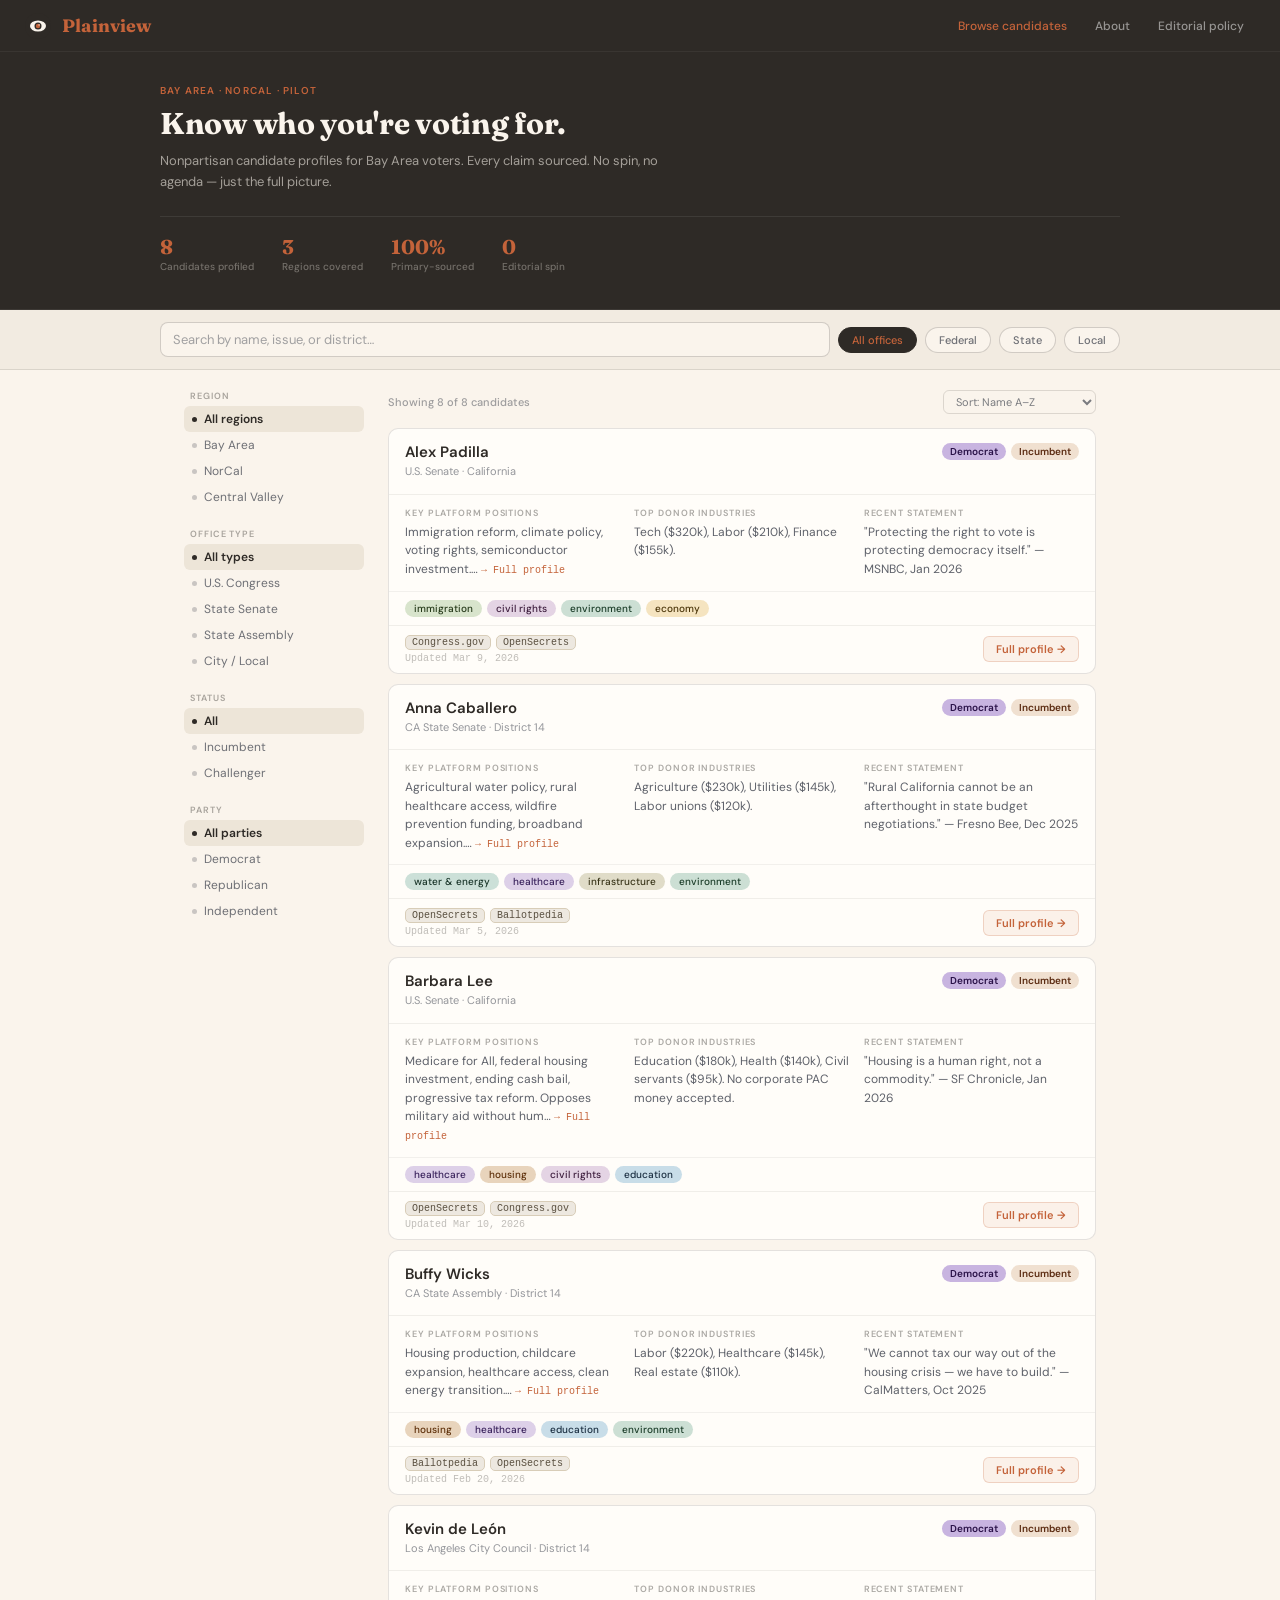
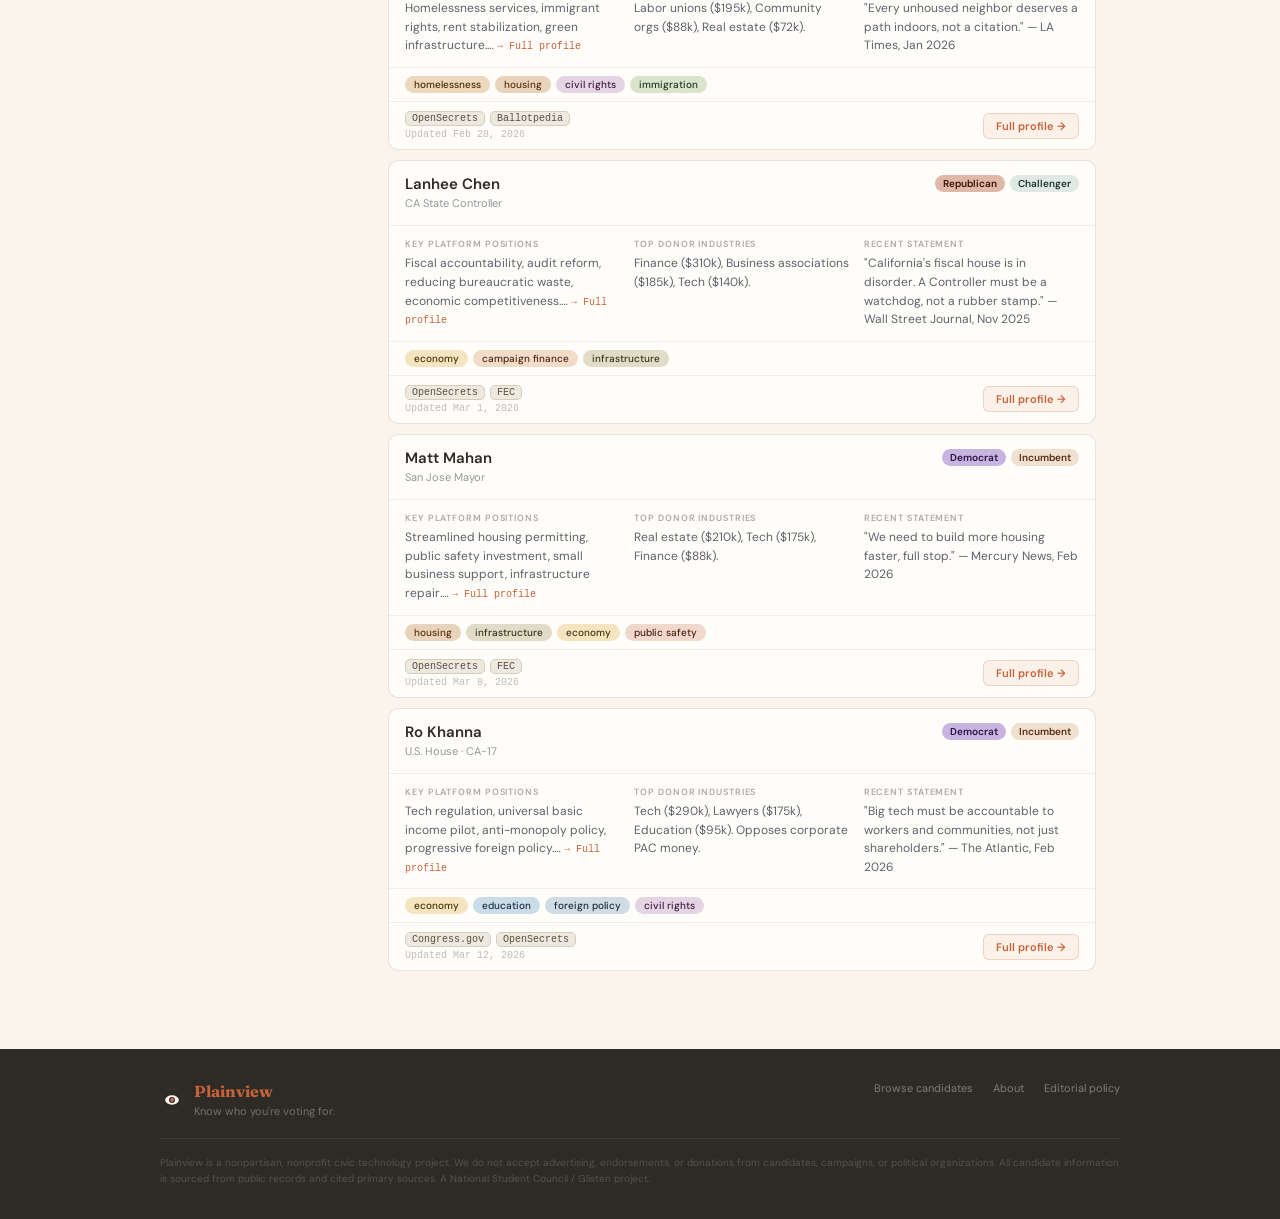
==== index.html @ 10197a08 "Add files via upload" ====
<!DOCTYPE html>
<html lang="en">
<head>
<meta charset="UTF-8">
<meta name="viewport" content="width=device-width, initial-scale=1.0">
<title>Plainview — Know who you're voting for</title>
<meta name="description" content="Nonpartisan candidate profiles for Bay Area voters. Every claim sourced. No spin, no agenda — just the full picture.">
<link rel="preconnect" href="https://fonts.googleapis.com">
<link href="https://fonts.googleapis.com/css2?family=Fraunces:opsz,wght@9..144,700&family=DM+Sans:wght@400;500;600&display=swap" rel="stylesheet">
<link rel="stylesheet" href="shared.css">
<style>

/* ── HERO ── */
.hero {
  background: var(--char);
  padding: 32px 24px 36px;
  border-bottom: 1px solid rgba(255,255,255,0.07);
}
.hero-inner {
  max-width: 960px;
  margin: 0 auto;
}
.hero-tag {
  font-size: 10px;
  font-weight: 600;
  letter-spacing: 0.12em;
  text-transform: uppercase;
  color: var(--terra);
  margin-bottom: 10px;
}
.hero-h {
  font-family: var(--font-d);
  font-size: 30px;
  color: #FAF4EC;
  font-weight: 700;
  line-height: 1.15;
  letter-spacing: -0.01em;
  margin-bottom: 8px;
}
.hero-sub {
  font-size: 13px;
  color: rgba(250,244,236,0.58);
  line-height: 1.65;
  max-width: 500px;
}
.hero-stats {
  display: flex;
  gap: 28px;
  margin-top: 24px;
  padding-top: 20px;
  border-top: 0.5px solid rgba(255,255,255,0.08);
  flex-wrap: wrap;
}
.stat-item {}
.stat-num {
  font-family: var(--font-d);
  font-size: 20px;
  color: var(--terra);
  font-weight: 700;
  line-height: 1;
}
.stat-label {
  font-size: 10px;
  color: rgba(250,244,236,0.35);
  margin-top: 3px;
  font-weight: 500;
}

/* ── SEARCH BAR ── */
.search-wrap {
  background: var(--sand2);
  border-bottom: 1px solid rgba(46,42,38,0.12);
  padding: 12px 24px;
  position: sticky;
  top: 52px;
  z-index: 90;
}
.search-inner {
  max-width: 960px;
  margin: 0 auto;
  display: flex;
  align-items: center;
  gap: 8px;
  flex-wrap: wrap;
}
.search-box {
  flex: 1;
  min-width: 180px;
  background: var(--cream);
  border: 0.5px solid rgba(46,42,38,0.2);
  border-radius: 8px;
  padding: 8px 12px;
  font-size: 13px;
  font-family: var(--font-b);
  color: var(--ink);
  transition: border-color .15s;
}
.search-box::placeholder { color: rgba(17,24,39,0.38); }
.search-box:focus { outline: none; border-color: var(--terra); }

.pill {
  background: var(--cream);
  border: 0.5px solid rgba(46,42,38,0.2);
  border-radius: 99px;
  padding: 5px 13px;
  font-size: 11px;
  font-weight: 500;
  color: rgba(17,24,39,0.6);
  cursor: pointer;
  transition: all .15s;
  white-space: nowrap;
  user-select: none;
}
.pill.active { background: var(--char); color: var(--terra); border-color: var(--char); }
.pill:hover:not(.active) { background: var(--sand); border-color: rgba(46,42,38,0.3); }

/* ── LAYOUT ── */
.layout {
  display: flex;
  max-width: 960px;
  margin: 0 auto;
  min-height: calc(100vh - 240px);
  padding: 0 24px;
  gap: 24px;
}

/* ── SIDEBAR ── */
.sidebar {
  width: 180px;
  flex-shrink: 0;
  padding: 20px 0;
}

.sb-label {
  font-size: 9px;
  font-weight: 600;
  letter-spacing: 0.1em;
  text-transform: uppercase;
  color: rgba(46,42,38,0.4);
  margin-bottom: 4px;
  margin-top: 18px;
  padding: 0 6px;
}
.sb-label:first-child { margin-top: 0; }

.sb-item {
  font-size: 12px;
  color: rgba(17,24,39,0.6);
  padding: 5px 8px;
  border-radius: 6px;
  cursor: pointer;
  transition: all .15s;
  display: flex;
  align-items: center;
  gap: 7px;
  user-select: none;
}
.sb-item:hover { background: rgba(46,42,38,0.06); color: var(--ink); }
.sb-item.active { background: #EDE5D8; color: var(--char); font-weight: 600; }
.sb-dot {
  width: 5px; height: 5px;
  border-radius: 50%;
  background: currentColor;
  flex-shrink: 0;
  opacity: 0.35;
}
.sb-item.active .sb-dot { opacity: 1; }

/* Mobile sidebar toggle */
.sidebar-toggle {
  display: none;
  width: 100%;
  background: var(--cream);
  border: 0.5px solid rgba(46,42,38,0.18);
  border-radius: 8px;
  padding: 9px 14px;
  font-size: 12px;
  font-weight: 500;
  color: rgba(17,24,39,0.65);
  font-family: var(--font-b);
  cursor: pointer;
  text-align: left;
  margin: 16px 0 0;
  justify-content: space-between;
  align-items: center;
}
.sidebar-toggle-arrow { font-size: 10px; }
.sidebar-drawer { display: flex; flex-direction: column; }

/* ── MAIN ── */
.main { flex: 1; padding: 20px 0; min-width: 0; }

.results-bar {
  display: flex;
  align-items: center;
  justify-content: space-between;
  margin-bottom: 14px;
}
.results-count {
  font-size: 11px;
  color: rgba(17,24,39,0.4);
  font-weight: 500;
}
.sort-select {
  font-size: 11px;
  color: rgba(17,24,39,0.55);
  background: transparent;
  border: 0.5px solid rgba(46,42,38,0.15);
  border-radius: 6px;
  padding: 3px 8px;
  font-family: var(--font-b);
  cursor: pointer;
}

/* ── CANDIDATE CARD ── */
.card {
  background: #FFFDF9;
  border: 0.5px solid rgba(46,42,38,0.13);
  border-radius: 10px;
  margin-bottom: 10px;
  overflow: hidden;
  transition: border-color .15s, box-shadow .15s;
}
.card:hover {
  border-color: rgba(196,99,58,0.28);
  box-shadow: 0 2px 12px rgba(46,42,38,0.06);
}

.card-head {
  padding: 14px 16px;
  display: flex;
  align-items: flex-start;
  justify-content: space-between;
  gap: 12px;
  border-bottom: 0.5px solid rgba(46,42,38,0.07);
}
.card-name {
  font-size: 15px;
  font-weight: 600;
  color: var(--char);
  font-family: var(--font-b);
  line-height: 1.2;
}
.card-office {
  font-size: 11px;
  color: rgba(17,24,39,0.45);
  margin-top: 3px;
  line-height: 1.4;
}
.badges {
  display: flex;
  gap: 5px;
  flex-wrap: wrap;
  flex-shrink: 0;
  align-items: flex-start;
}
.badge {
  font-size: 10px;
  font-weight: 600;
  padding: 2px 8px;
  border-radius: 99px;
  white-space: nowrap;
}
.b-dem  { background: #C8B4E0; color: #2A1248; }
.b-rep  { background: #E0B8A8; color: #3C1008; }
.b-ind  { background: #B4D4C0; color: #143820; }
.b-inc  { background: #F0E0D0; color: #5A2A10; }
.b-chl  { background: #E0E8E4; color: #1E3430; }
.b-open { background: #E8E4DC; color: #3A3428; }

.card-body {
  padding: 12px 16px;
  display: grid;
  grid-template-columns: repeat(3, minmax(0, 1fr));
  gap: 14px;
}
.col-label {
  font-size: 9px;
  font-weight: 600;
  letter-spacing: 0.1em;
  text-transform: uppercase;
  color: rgba(46,42,38,0.4);
  margin-bottom: 4px;
}
.col-text {
  font-size: 12px;
  color: rgba(17,24,39,0.68);
  line-height: 1.55;
}
.col-link {
  font-size: 10px;
  color: var(--terra);
  text-decoration: none;
  font-weight: 500;
  font-family: var(--font-m);
  cursor: pointer;
}
.col-link:hover { text-decoration: underline; }

.card-tags {
  padding: 8px 16px;
  display: flex;
  gap: 5px;
  flex-wrap: wrap;
  border-top: 0.5px solid rgba(46,42,38,0.06);
}
.tag {
  font-size: 10px;
  font-weight: 500;
  padding: 2px 9px;
  border-radius: 99px;
}

.card-foot {
  padding: 9px 16px;
  border-top: 0.5px solid rgba(46,42,38,0.07);
  display: flex;
  align-items: center;
  justify-content: space-between;
  gap: 12px;
}
.src-tags { display: flex; gap: 5px; flex-wrap: wrap; }
.src-tag {
  font-size: 10px;
  font-family: var(--font-m);
  background: #EDE8E0;
  color: #5A5040;
  border: 0.5px solid #D8CDB8;
  border-radius: 5px;
  padding: 1px 6px;
}
.updated {
  font-size: 10px;
  color: rgba(46,42,38,0.3);
  font-family: var(--font-m);
  margin-top: 3px;
}
.view-btn {
  font-size: 11px;
  font-weight: 600;
  color: var(--terra);
  background: rgba(196,99,58,0.08);
  border: 0.5px solid rgba(196,99,58,0.22);
  border-radius: 6px;
  padding: 5px 12px;
  cursor: pointer;
  font-family: var(--font-b);
  transition: all .15s;
  white-space: nowrap;
  flex-shrink: 0;
}
.view-btn:hover { background: rgba(196,99,58,0.16); }

.no-results {
  text-align: center;
  padding: 60px 20px;
  color: rgba(46,42,38,0.38);
  font-size: 14px;
  line-height: 1.7;
}

/* ── MODAL ── */
.modal-backdrop {
  display: none;
  position: fixed;
  inset: 0;
  background: rgba(46,42,38,0.5);
  z-index: 200;
  overflow-y: auto;
  padding: 32px 16px;
  -webkit-overflow-scrolling: touch;
}
.modal-backdrop.open { display: flex; align-items: flex-start; justify-content: center; }

.modal {
  background: var(--cream);
  border-radius: 14px;
  border: 0.5px solid rgba(46,42,38,0.14);
  max-width: 660px;
  width: 100%;
  overflow: hidden;
  animation: modalIn .18s ease;
}
@keyframes modalIn {
  from { opacity: 0; transform: translateY(8px); }
  to   { opacity: 1; transform: translateY(0); }
}

.modal-head {
  background: var(--char);
  padding: 20px 22px;
  display: flex;
  align-items: flex-start;
  justify-content: space-between;
  gap: 12px;
}
.modal-name {
  font-family: var(--font-d);
  font-size: 22px;
  color: var(--cream);
  font-weight: 700;
  line-height: 1.15;
}
.modal-office { font-size: 12px; color: rgba(250,244,236,0.5); margin-top: 4px; }
.modal-close {
  background: rgba(255,255,255,0.1);
  border: none;
  color: rgba(250,244,236,0.65);
  font-size: 16px;
  cursor: pointer;
  border-radius: 6px;
  width: 30px; height: 30px;
  display: flex; align-items: center; justify-content: center;
  flex-shrink: 0;
  transition: background .15s;
}
.modal-close:hover { background: rgba(255,255,255,0.18); color: #FAF4EC; }

.modal-body { padding: 20px 22px; }

.m-section { margin-bottom: 20px; }
.m-section:last-child { margin-bottom: 0; }
.m-section-title {
  font-size: 9px;
  font-weight: 600;
  letter-spacing: 0.1em;
  text-transform: uppercase;
  color: rgba(46,42,38,0.4);
  margin-bottom: 8px;
  padding-bottom: 6px;
  border-bottom: 0.5px solid rgba(46,42,38,0.1);
}
.m-text { font-size: 13px; color: rgba(17,24,39,0.72); line-height: 1.7; }

.m-finance {
  display: grid;
  grid-template-columns: repeat(3, 1fr);
  gap: 8px;
  margin-top: 8px;
}
.fin-card {
  background: #F5EFE6;
  border-radius: 8px;
  padding: 10px;
  text-align: center;
}
.fin-amt { font-size: 15px; font-weight: 600; color: var(--char); }
.fin-src { font-size: 10px; color: rgba(46,42,38,0.45); margin-top: 2px; font-family: var(--font-m); }

.m-stances { display: flex; flex-direction: column; gap: 8px; margin-top: 4px; }
.m-stance {
  display: flex;
  gap: 10px;
  font-size: 12px;
  line-height: 1.6;
}
.m-stance-key {
  color: rgba(46,42,38,0.45);
  font-weight: 600;
  min-width: 110px;
  flex-shrink: 0;
  padding-top: 1px;
}
.m-stance-val { color: var(--ink); }
.m-tags { display: flex; gap: 5px; flex-wrap: wrap; margin-top: 8px; }

.modal-source-note {
  font-size: 10px;
  color: rgba(46,42,38,0.35);
  font-family: var(--font-m);
  margin-top: 8px;
}

/* ── RESPONSIVE ── */
@media (max-width: 640px) {
  .hero-h { font-size: 24px; }
  .hero-stats { gap: 18px; }

  .layout { flex-direction: column; gap: 0; padding: 0 16px; }

  .sidebar { width: 100%; padding: 0; }
  .sidebar-toggle { display: flex; }
  .sidebar-drawer { display: none; }
  .sidebar-drawer.open { display: flex; flex-direction: column; padding: 8px 0 12px; gap: 2px; }

  .card-body {
    grid-template-columns: 1fr;
    gap: 10px;
  }

  .m-finance { grid-template-columns: repeat(3, 1fr); }

  .m-stance { flex-direction: column; gap: 2px; }
  .m-stance-key { min-width: unset; }

  .search-wrap { top: 52px; }
}

@media (max-width: 400px) {
  .m-finance { grid-template-columns: 1fr 1fr; }
}
</style>
</head>
<body>

<!-- NAV -->
<nav class="nav">
  <div class="nav-left">
    <a class="nav-logo-link" href="index.html">
      <svg class="eye-mark" viewBox="0 0 28 28" fill="none">
        <circle cx="14" cy="14" r="13" fill="#2E2A26"/>
        <ellipse cx="14" cy="14" rx="8" ry="5.5" fill="#FAF4EC"/>
        <circle cx="14" cy="14" r="3.5" fill="#2E2A26"/>
        <circle cx="14" cy="14" r="2.2" fill="#C4633A"/>
        <circle cx="15.1" cy="12.9" r="0.7" fill="#FAF4EC"/>
      </svg>
      <span class="wordmark">Plainview</span>
    </a>
  </div>
  <div class="nav-links">
    <a href="index.html" class="active">Browse candidates</a>
    <a href="about.html">About</a>
    <a href="editorial-policy.html">Editorial policy</a>
  </div>
  <button class="nav-toggle" onclick="toggleNavDrawer()" aria-label="Menu">
    <span></span><span></span><span></span>
  </button>
</nav>

<!-- MOBILE NAV DRAWER -->
<div class="nav-drawer" id="navDrawer">
  <a href="index.html" class="active">Browse candidates</a>
  <a href="about.html">About</a>
  <a href="editorial-policy.html">Editorial policy</a>
</div>

<!-- HERO -->
<div class="hero">
  <div class="hero-inner">
    <div class="hero-tag">Bay Area · NorCal · Pilot</div>
    <div class="hero-h">Know who you're voting for.</div>
    <div class="hero-sub">Nonpartisan candidate profiles for Bay Area voters. Every claim sourced. No spin, no agenda — just the full picture.</div>
    <div class="hero-stats">
      <div class="stat-item">
        <div class="stat-num" id="statCandidates">8</div>
        <div class="stat-label">Candidates profiled</div>
      </div>
      <div class="stat-item">
        <div class="stat-num">3</div>
        <div class="stat-label">Regions covered</div>
      </div>
      <div class="stat-item">
        <div class="stat-num">100%</div>
        <div class="stat-label">Primary-sourced</div>
      </div>
      <div class="stat-item">
        <div class="stat-num">0</div>
        <div class="stat-label">Editorial spin</div>
      </div>
    </div>
  </div>
</div>

<!-- SEARCH BAR -->
<div class="search-wrap">
  <div class="search-inner">
    <input class="search-box" id="searchInput" type="text" placeholder="Search by name, issue, or district…" autocomplete="off">
    <div class="pill active" data-office="all" onclick="setOffice(this,'all')">All offices</div>
    <div class="pill" data-office="federal" onclick="setOffice(this,'federal')">Federal</div>
    <div class="pill" data-office="state" onclick="setOffice(this,'state')">State</div>
    <div class="pill" data-office="local" onclick="setOffice(this,'local')">Local</div>
  </div>
</div>

<!-- BODY -->
<div class="layout">

  <!-- SIDEBAR -->
  <aside class="sidebar">
    <!-- Mobile toggle -->
    <button class="sidebar-toggle" onclick="toggleSidebar()">
      <span>Filter candidates</span>
      <span class="sidebar-toggle-arrow" id="sidebarArrow">▾</span>
    </button>

    <div class="sidebar-drawer" id="sidebarDrawer">
      <div class="sb-label">Region</div>
      <div class="sb-item active" data-region="all"     onclick="setSb(this,'region','all')"><span class="sb-dot"></span>All regions</div>
      <div class="sb-item"        data-region="bay"     onclick="setSb(this,'region','bay')"><span class="sb-dot"></span>Bay Area</div>
      <div class="sb-item"        data-region="norcal"  onclick="setSb(this,'region','norcal')"><span class="sb-dot"></span>NorCal</div>
      <div class="sb-item"        data-region="central" onclick="setSb(this,'region','central')"><span class="sb-dot"></span>Central Valley</div>

      <div class="sb-label">Office type</div>
      <div class="sb-item active" data-officetype="all"      onclick="setSb(this,'officetype','all')"><span class="sb-dot"></span>All types</div>
      <div class="sb-item"        data-officetype="congress" onclick="setSb(this,'officetype','congress')"><span class="sb-dot"></span>U.S. Congress</div>
      <div class="sb-item"        data-officetype="senate"   onclick="setSb(this,'officetype','senate')"><span class="sb-dot"></span>State Senate</div>
      <div class="sb-item"        data-officetype="assembly" onclick="setSb(this,'officetype','assembly')"><span class="sb-dot"></span>State Assembly</div>
      <div class="sb-item"        data-officetype="local"    onclick="setSb(this,'officetype','local')"><span class="sb-dot"></span>City / Local</div>

      <div class="sb-label">Status</div>
      <div class="sb-item active" data-status="all"        onclick="setSb(this,'status','all')"><span class="sb-dot"></span>All</div>
      <div class="sb-item"        data-status="incumbent"  onclick="setSb(this,'status','incumbent')"><span class="sb-dot"></span>Incumbent</div>
      <div class="sb-item"        data-status="challenger" onclick="setSb(this,'status','challenger')"><span class="sb-dot"></span>Challenger</div>

      <div class="sb-label">Party</div>
      <div class="sb-item active" data-party="all" onclick="setSb(this,'party','all')"><span class="sb-dot"></span>All parties</div>
      <div class="sb-item"        data-party="dem" onclick="setSb(this,'party','dem')"><span class="sb-dot"></span>Democrat</div>
      <div class="sb-item"        data-party="rep" onclick="setSb(this,'party','rep')"><span class="sb-dot"></span>Republican</div>
      <div class="sb-item"        data-party="ind" onclick="setSb(this,'party','ind')"><span class="sb-dot"></span>Independent</div>
    </div>
  </aside>

  <!-- MAIN CONTENT -->
  <main class="main">
    <div class="results-bar">
      <span class="results-count" id="resultsCount"></span>
      <select class="sort-select" id="sortSelect" onchange="render()">
        <option value="name">Sort: Name A–Z</option>
        <option value="office">Sort: Office</option>
        <option value="updated">Sort: Recently updated</option>
      </select>
    </div>
    <div id="cardList"></div>
  </main>
</div>

<!-- MODAL -->
<div class="modal-backdrop" id="modal" onclick="closeModalOutside(event)">
  <div class="modal" id="modalInner">
    <div class="modal-head">
      <div>
        <div class="modal-name" id="mName"></div>
        <div class="modal-office" id="mOffice"></div>
        <div class="badges" id="mBadges" style="margin-top:8px"></div>
      </div>
      <button class="modal-close" onclick="closeModal()">✕</button>
    </div>
    <div class="modal-body" id="mBody"></div>
  </div>
</div>

<!-- FOOTER -->
<footer class="site-footer">
  <div class="footer-inner">
    <div class="footer-brand">
      <svg width="24" height="24" viewBox="0 0 28 28" fill="none">
        <circle cx="14" cy="14" r="13" fill="#2E2A26" stroke="rgba(250,244,236,0.12)" stroke-width="0.5"/>
        <ellipse cx="14" cy="14" rx="8" ry="5.5" fill="#FAF4EC"/>
        <circle cx="14" cy="14" r="3.5" fill="#2E2A26"/>
        <circle cx="14" cy="14" r="2.2" fill="#C4633A"/>
        <circle cx="15.1" cy="12.9" r="0.7" fill="#FAF4EC"/>
      </svg>
      <div>
        <div class="footer-wordmark">Plainview</div>
        <div class="footer-tagline">Know who you're voting for.</div>
      </div>
    </div>
    <div class="footer-links">
      <a href="index.html">Browse candidates</a>
      <a href="about.html">About</a>
      <a href="editorial-policy.html">Editorial policy</a>
    </div>
  </div>
  <div class="footer-note">
    Plainview is a nonpartisan, nonprofit civic technology project. We do not accept advertising, endorsements, or donations from candidates, campaigns, or political organizations. All candidate information is sourced from public records and cited primary sources. A National Student Council / Glisten project.
  </div>
</footer>

<!-- DATA -->
<script src="candidates.js"></script>

<script>
// ── Update hero stat count dynamically ──
document.getElementById('statCandidates').textContent = CANDIDATES.length;

// ── Filters state ──
const filters = { office:'all', region:'all', officetype:'all', status:'all', party:'all', search:'' };

// ── Nav & sidebar toggles ──
function toggleNavDrawer() {
  document.getElementById('navDrawer').classList.toggle('open');
}
function toggleSidebar() {
  const drawer = document.getElementById('sidebarDrawer');
  const arrow  = document.getElementById('sidebarArrow');
  drawer.classList.toggle('open');
  arrow.textContent = drawer.classList.contains('open') ? '▴' : '▾';
}

// ── Filter setters ──
function setOffice(el, val) {
  document.querySelectorAll('.pill').forEach(p => p.classList.remove('active'));
  el.classList.add('active');
  filters.office = val;
  render();
}
function setSb(el, key, val) {
  document.querySelectorAll(`[data-${key}]`).forEach(e => e.classList.remove('active'));
  el.classList.add('active');
  filters[key] = val;
  render();
}

document.getElementById('searchInput').addEventListener('input', e => {
  filters.search = e.target.value.toLowerCase();
  render();
});

// ── Filter logic ──
function matchOffice(c) {
  if (filters.office === 'all')     return true;
  if (filters.office === 'federal') return c.officetype === 'congress';
  if (filters.office === 'state')   return ['senate','assembly','state'].includes(c.officetype);
  if (filters.office === 'local')   return c.officetype === 'local';
  return true;
}

function filtered() {
  return CANDIDATES.filter(c => {
    if (filters.region !== 'all'     && c.region      !== filters.region)     return false;
    if (filters.officetype !== 'all' && c.officetype  !== filters.officetype) return false;
    if (filters.status !== 'all'     && c.status      !== filters.status)     return false;
    if (filters.party !== 'all'      && c.party       !== filters.party)      return false;
    if (!matchOffice(c)) return false;
    if (filters.search) {
      const q = filters.search;
      return c.name.toLowerCase().includes(q)
          || c.office.toLowerCase().includes(q)
          || c.platform.toLowerCase().includes(q)
          || c.tags.some(t => t.includes(q));
    }
    return true;
  });
}

function sorted(arr) {
  const s = document.getElementById('sortSelect').value;
  if (s === 'name')   return [...arr].sort((a,b) => a.name.localeCompare(b.name));
  if (s === 'office') return [...arr].sort((a,b) => a.office.localeCompare(b.office));
  return arr;
}

// ── Badge helpers ──
function tagHtml(t) {
  const cfg = TAGS[t] || { bg:'#E8E4DC', c:'#3A3428' };
  return `<span class="tag" style="background:${cfg.bg};color:${cfg.c}">${t}</span>`;
}
function partyBadge(p) {
  const m = { dem:'b-dem Democrat', rep:'b-rep Republican', ind:'b-ind Independent' };
  const cls = m[p] || 'b-open Other';
  const [c, label] = cls.split(' ');
  return `<span class="badge ${c}">${label}</span>`;
}
function statusBadge(s) {
  const m = { incumbent:'b-inc Incumbent', challenger:'b-chl Challenger', 'open seat':'b-open Open seat' };
  const cls = m[s] || 'b-open Open';
  const [c, label] = cls.split(' ');
  return `<span class="badge ${c}">${label}</span>`;
}

// ── Render card list ──
function render() {
  const list = sorted(filtered());
  const el   = document.getElementById('cardList');
  document.getElementById('resultsCount').textContent =
    `Showing ${list.length} of ${CANDIDATES.length} candidate${CANDIDATES.length !== 1 ? 's' : ''}`;

  if (!list.length) {
    el.innerHTML = `<div class="no-results">No candidates match your filters.<br>Try broadening your search or adjusting the sidebar.</div>`;
    return;
  }

  el.innerHTML = list.map(c => `
    <div class="card">
      <div class="card-head">
        <div>
          <div class="card-name">${c.name}</div>
          <div class="card-office">${c.office}</div>
        </div>
        <div class="badges">${partyBadge(c.party)}${statusBadge(c.status)}</div>
      </div>
      <div class="card-body">
        <div>
          <div class="col-label">Key platform positions</div>
          <div class="col-text">${c.platform.slice(0,120)}… <a class="col-link" onclick="openModal(${c.id})">→ Full profile</a></div>
        </div>
        <div>
          <div class="col-label">Top donor industries</div>
          <div class="col-text">${c.donors}</div>
        </div>
        <div>
          <div class="col-label">Recent statement</div>
          <div class="col-text">${c.statement}</div>
        </div>
      </div>
      <div class="card-tags">${c.tags.map(tagHtml).join('')}</div>
      <div class="card-foot">
        <div>
          <div class="src-tags">${c.sources.map(s => `<span class="src-tag">${s}</span>`).join('')}</div>
          <div class="updated">Updated ${c.updated}</div>
        </div>
        <button class="view-btn" onclick="openModal(${c.id})">Full profile →</button>
      </div>
    </div>
  `).join('');
}

// ── Modal ──
function openModal(id) {
  const c = CANDIDATES.find(x => x.id === id);
  document.getElementById('mName').textContent   = c.name;
  document.getElementById('mOffice').textContent = c.office;
  document.getElementById('mBadges').innerHTML   = partyBadge(c.party) + statusBadge(c.status);

  const stancesHtml = c.full.stances.map(s =>
    `<div class="m-stance"><span class="m-stance-key">${s.issue}</span><span class="m-stance-val">${s.text}</span></div>`
  ).join('');

  document.getElementById('mBody').innerHTML = `
    <div class="m-section">
      <div class="m-section-title">Platform &amp; Policy Positions</div>
      <div class="m-text">${c.platform}</div>
      <div class="m-tags">${c.tags.map(tagHtml).join('')}</div>
    </div>
    <div class="m-section">
      <div class="m-section-title">Voting Record</div>
      <div class="m-text">${c.full.voting}</div>
    </div>
    <div class="m-section">
      <div class="m-section-title">Campaign Finance</div>
      <div class="m-finance">
        ${c.full.finance.map(f => `<div class="fin-card"><div class="fin-amt">${f.amt}</div><div class="fin-src">${f.src}</div></div>`).join('')}
      </div>
      <div class="modal-source-note">Source: OpenSecrets / FEC</div>
    </div>
    <div class="m-section">
      <div class="m-section-title">Endorsements</div>
      <div class="m-text">${c.full.endorsements}</div>
    </div>
    <div class="m-section">
      <div class="m-section-title">Stance on Key Issues</div>
      <div class="m-stances">${stancesHtml}</div>
    </div>
    <div class="m-section">
      <div class="m-section-title">Recent Statement</div>
      <div class="m-text" style="font-style:italic">${c.statement}</div>
    </div>
  `;

  document.getElementById('modal').classList.add('open');
  document.body.style.overflow = 'hidden';
}

function closeModal() {
  document.getElementById('modal').classList.remove('open');
  document.body.style.overflow = '';
}
function closeModalOutside(e) {
  if (e.target === document.getElementById('modal')) closeModal();
}

// Escape key closes modal
document.addEventListener('keydown', e => { if (e.key === 'Escape') closeModal(); });

// ── Init ──
render();
</script>
</body>
</html>
---- shared.css ----
/*
  PLAINVIEW — shared.css
  Brand tokens, nav, footer, and base styles
  used across index.html, about.html, editorial-policy.html
*/

/* ── RESET & BASE ── */
*, *::before, *::after { box-sizing: border-box; margin: 0; padding: 0; }

:root {
  --char:  #2E2A26;
  --terra: #C4633A;
  --cream: #FAF4EC;
  --sand:  #E8D8C4;
  --sand2: #F2EBE1;
  --ink:   #111827;
  --font-d: 'Fraunces', Georgia, serif;
  --font-b: 'DM Sans', system-ui, sans-serif;
  --font-m: 'Courier New', monospace;
}

html { scroll-behavior: smooth; }

body {
  font-family: var(--font-b);
  background: var(--cream);
  color: var(--ink);
  min-height: 100vh;
  -webkit-font-smoothing: antialiased;
}

/* ── NAV ── */
.nav {
  background: var(--char);
  height: 52px;
  display: flex;
  align-items: center;
  justify-content: space-between;
  padding: 0 24px;
  position: sticky;
  top: 0;
  z-index: 100;
  border-bottom: 1px solid rgba(255,255,255,0.05);
}

.nav-left {
  display: flex;
  align-items: center;
  gap: 10px;
}

.nav-logo-link {
  display: flex;
  align-items: center;
  gap: 10px;
  text-decoration: none;
}

.eye-mark { width: 28px; height: 28px; flex-shrink: 0; }

.wordmark {
  font-family: var(--font-d);
  font-size: 18px;
  color: var(--terra);
  font-weight: 700;
  letter-spacing: 0.01em;
}

.nav-links { display: flex; gap: 4px; }

.nav-links a {
  color: rgba(255,255,255,0.5);
  font-size: 12px;
  font-weight: 500;
  text-decoration: none;
  padding: 6px 12px;
  border-radius: 6px;
  transition: color .15s, background .15s;
}

.nav-links a:hover { color: rgba(255,255,255,0.9); background: rgba(255,255,255,0.06); }
.nav-links a.active { color: var(--terra); }

/* Mobile nav toggle */
.nav-toggle {
  display: none;
  flex-direction: column;
  gap: 4px;
  background: none;
  border: none;
  cursor: pointer;
  padding: 4px;
}
.nav-toggle span {
  display: block;
  width: 20px;
  height: 2px;
  background: rgba(255,255,255,0.7);
  border-radius: 2px;
  transition: all .2s;
}

/* Mobile nav drawer */
.nav-drawer {
  display: none;
  flex-direction: column;
  background: var(--char);
  border-top: 1px solid rgba(255,255,255,0.08);
  padding: 12px 16px;
  position: sticky;
  top: 52px;
  z-index: 99;
}
.nav-drawer.open { display: flex; }
.nav-drawer a {
  color: rgba(255,255,255,0.65);
  font-size: 13px;
  font-weight: 500;
  text-decoration: none;
  padding: 10px 8px;
  border-bottom: 0.5px solid rgba(255,255,255,0.07);
}
.nav-drawer a:last-child { border-bottom: none; }
.nav-drawer a.active { color: var(--terra); }

/* ── FOOTER ── */
.site-footer {
  background: var(--char);
  padding: 32px 24px;
  margin-top: 48px;
}

.footer-inner {
  max-width: 960px;
  margin: 0 auto;
  display: flex;
  align-items: flex-start;
  justify-content: space-between;
  gap: 24px;
  flex-wrap: wrap;
}

.footer-brand {
  display: flex;
  align-items: center;
  gap: 10px;
}

.footer-wordmark {
  font-family: var(--font-d);
  font-size: 16px;
  color: var(--terra);
  font-weight: 700;
}

.footer-tagline {
  font-size: 11px;
  color: rgba(250,244,236,0.35);
  margin-top: 3px;
}

.footer-links {
  display: flex;
  gap: 20px;
  flex-wrap: wrap;
}

.footer-links a {
  font-size: 11px;
  color: rgba(250,244,236,0.4);
  text-decoration: none;
  transition: color .15s;
}
.footer-links a:hover { color: rgba(250,244,236,0.8); }

.footer-note {
  font-size: 10px;
  color: rgba(250,244,236,0.2);
  margin-top: 20px;
  padding-top: 16px;
  border-top: 0.5px solid rgba(255,255,255,0.07);
  max-width: 960px;
  margin-left: auto;
  margin-right: auto;
  line-height: 1.6;
}

/* ── UTILITY ── */
.page-inner {
  max-width: 960px;
  margin: 0 auto;
  padding: 0 24px;
}

/* ── RESPONSIVE BREAKPOINTS ── */
@media (max-width: 640px) {
  .nav-links { display: none; }
  .nav-toggle { display: flex; }
}
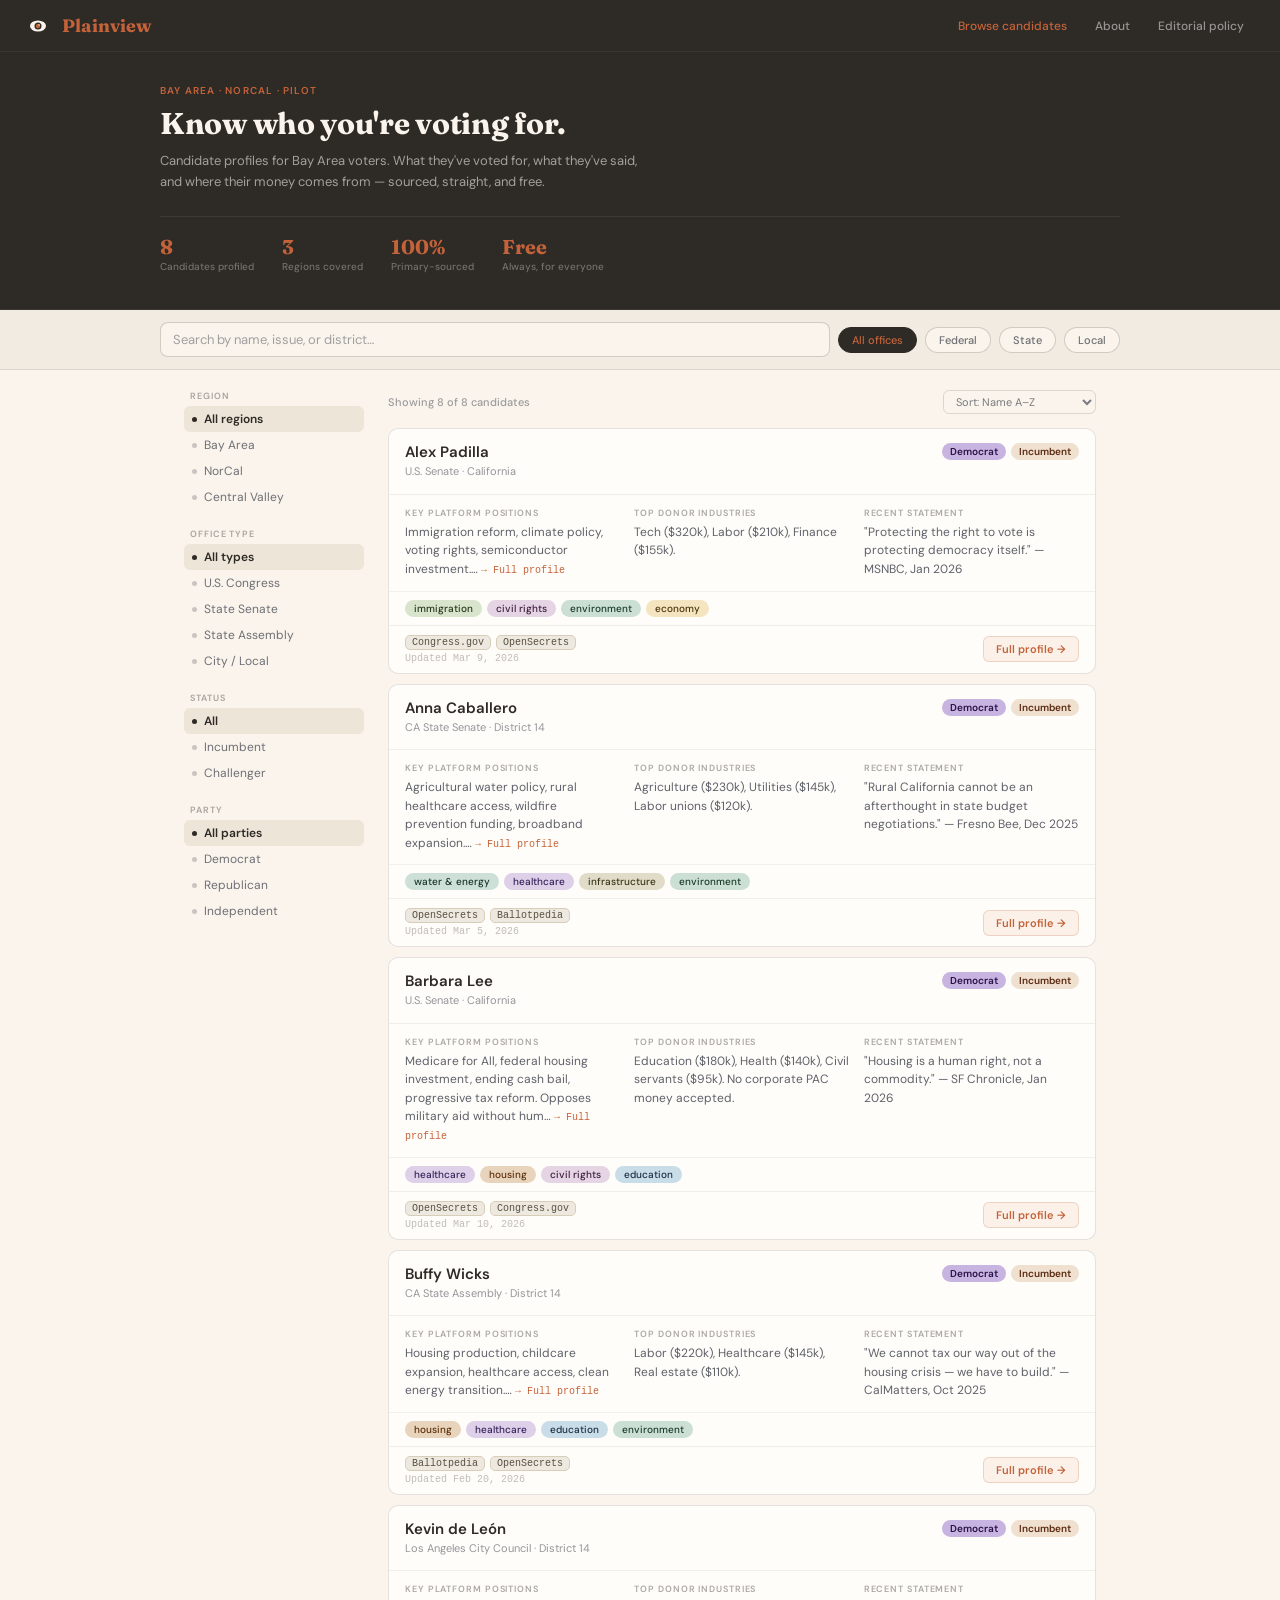
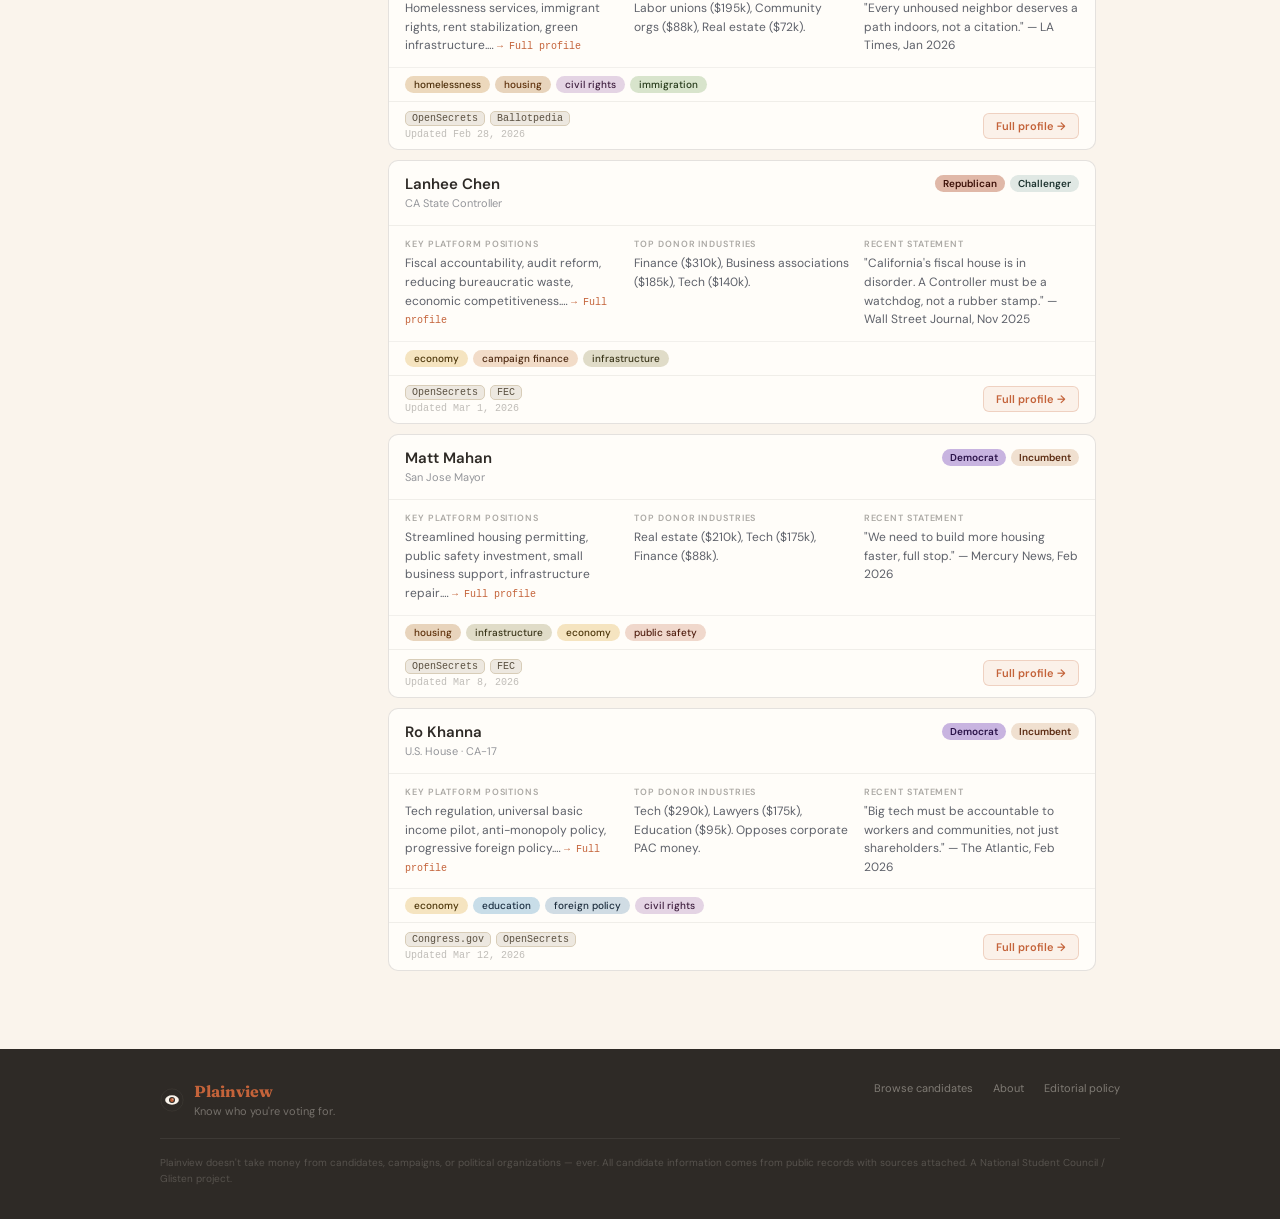
==== commit e3dc7c33: "Add files via upload" ====
--- a/index.html
+++ b/index.html
@@ -539,7 +539,7 @@
   <div class="hero-inner">
     <div class="hero-tag">Bay Area · NorCal · Pilot</div>
     <div class="hero-h">Know who you're voting for.</div>
-    <div class="hero-sub">Nonpartisan candidate profiles for Bay Area voters. Every claim sourced. No spin, no agenda — just the full picture.</div>
+    <div class="hero-sub">Candidate profiles for Bay Area voters. What they've voted for, what they've said, and where their money comes from — sourced, straight, and free.</div>
     <div class="hero-stats">
       <div class="stat-item">
         <div class="stat-num" id="statCandidates">8</div>
@@ -554,8 +554,8 @@
         <div class="stat-label">Primary-sourced</div>
       </div>
       <div class="stat-item">
-        <div class="stat-num">0</div>
-        <div class="stat-label">Editorial spin</div>
+        <div class="stat-num">Free</div>
+        <div class="stat-label">Always, for everyone</div>
       </div>
     </div>
   </div>
@@ -662,7 +662,7 @@
     </div>
   </div>
   <div class="footer-note">
-    Plainview is a nonpartisan, nonprofit civic technology project. We do not accept advertising, endorsements, or donations from candidates, campaigns, or political organizations. All candidate information is sourced from public records and cited primary sources. A National Student Council / Glisten project.
+    Plainview doesn't take money from candidates, campaigns, or political organizations — ever. All candidate information comes from public records with sources attached. A National Student Council / Glisten project.
   </div>
 </footer>
 
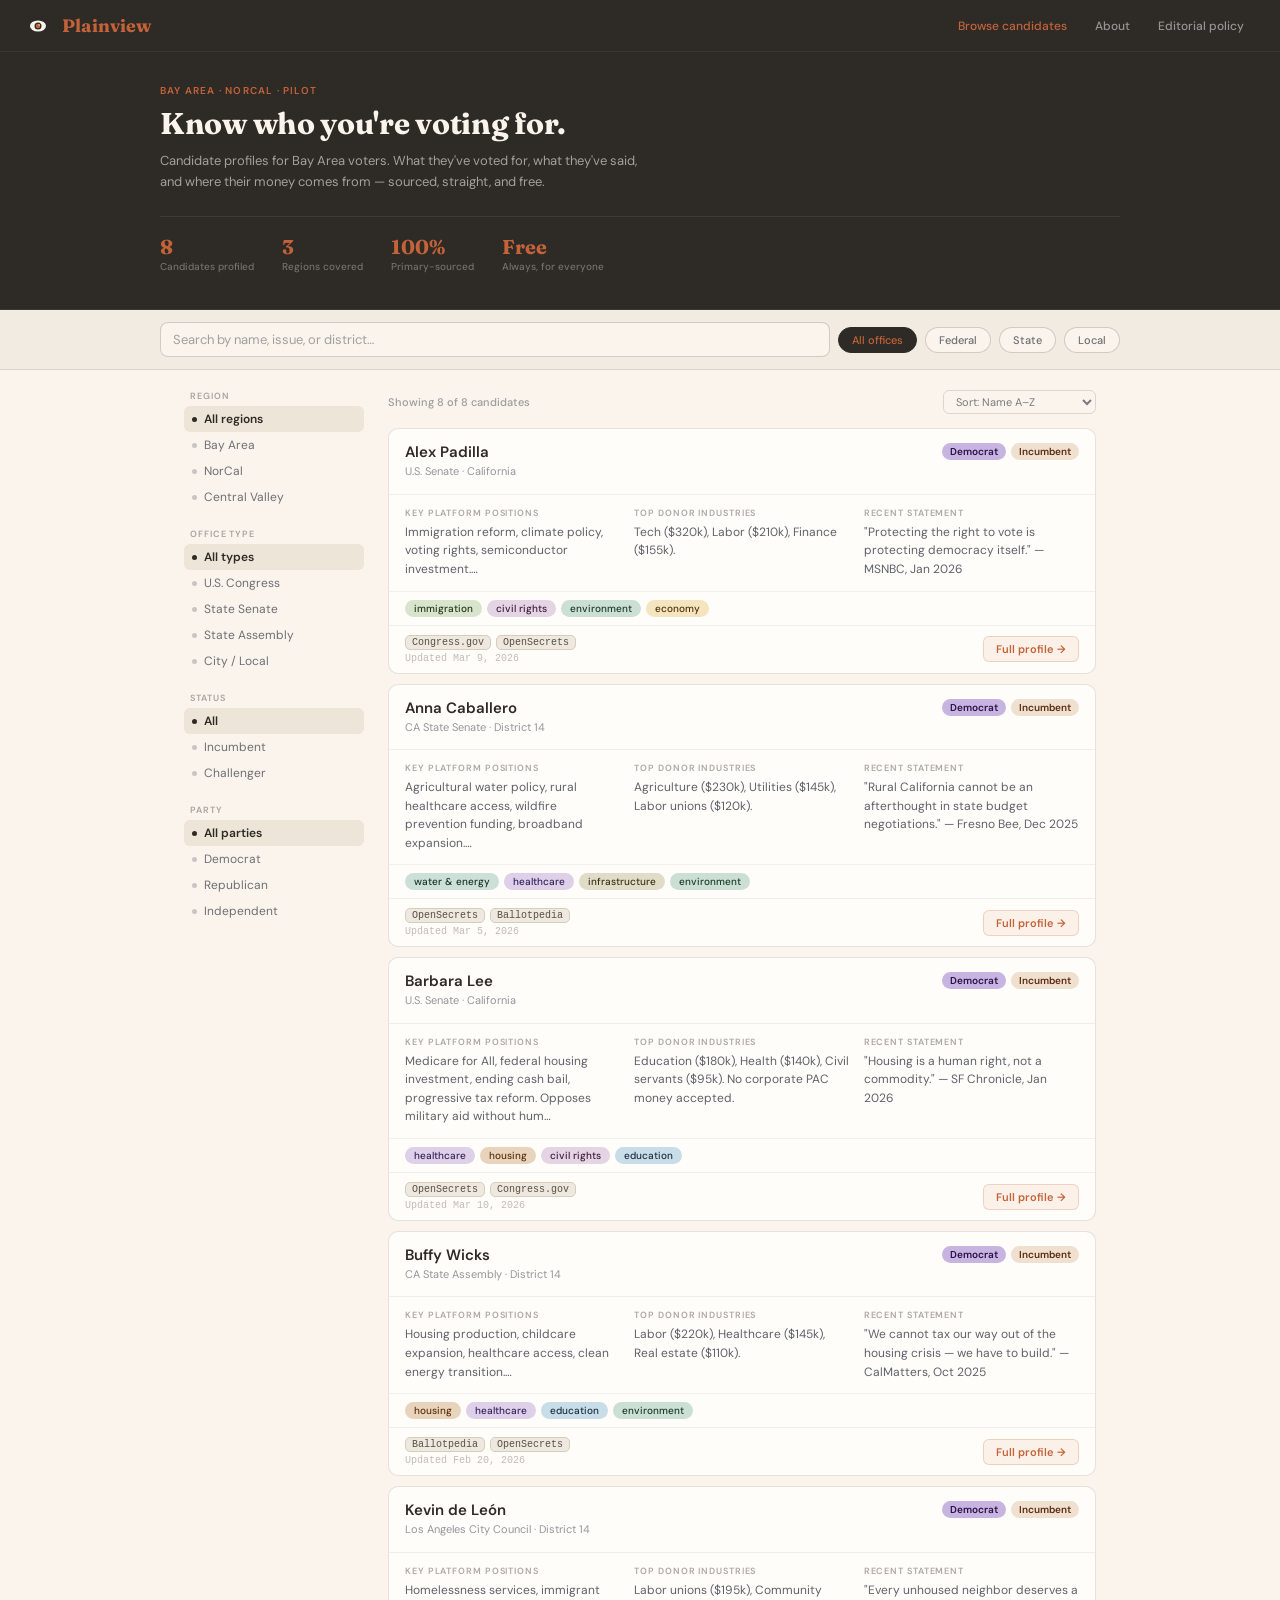
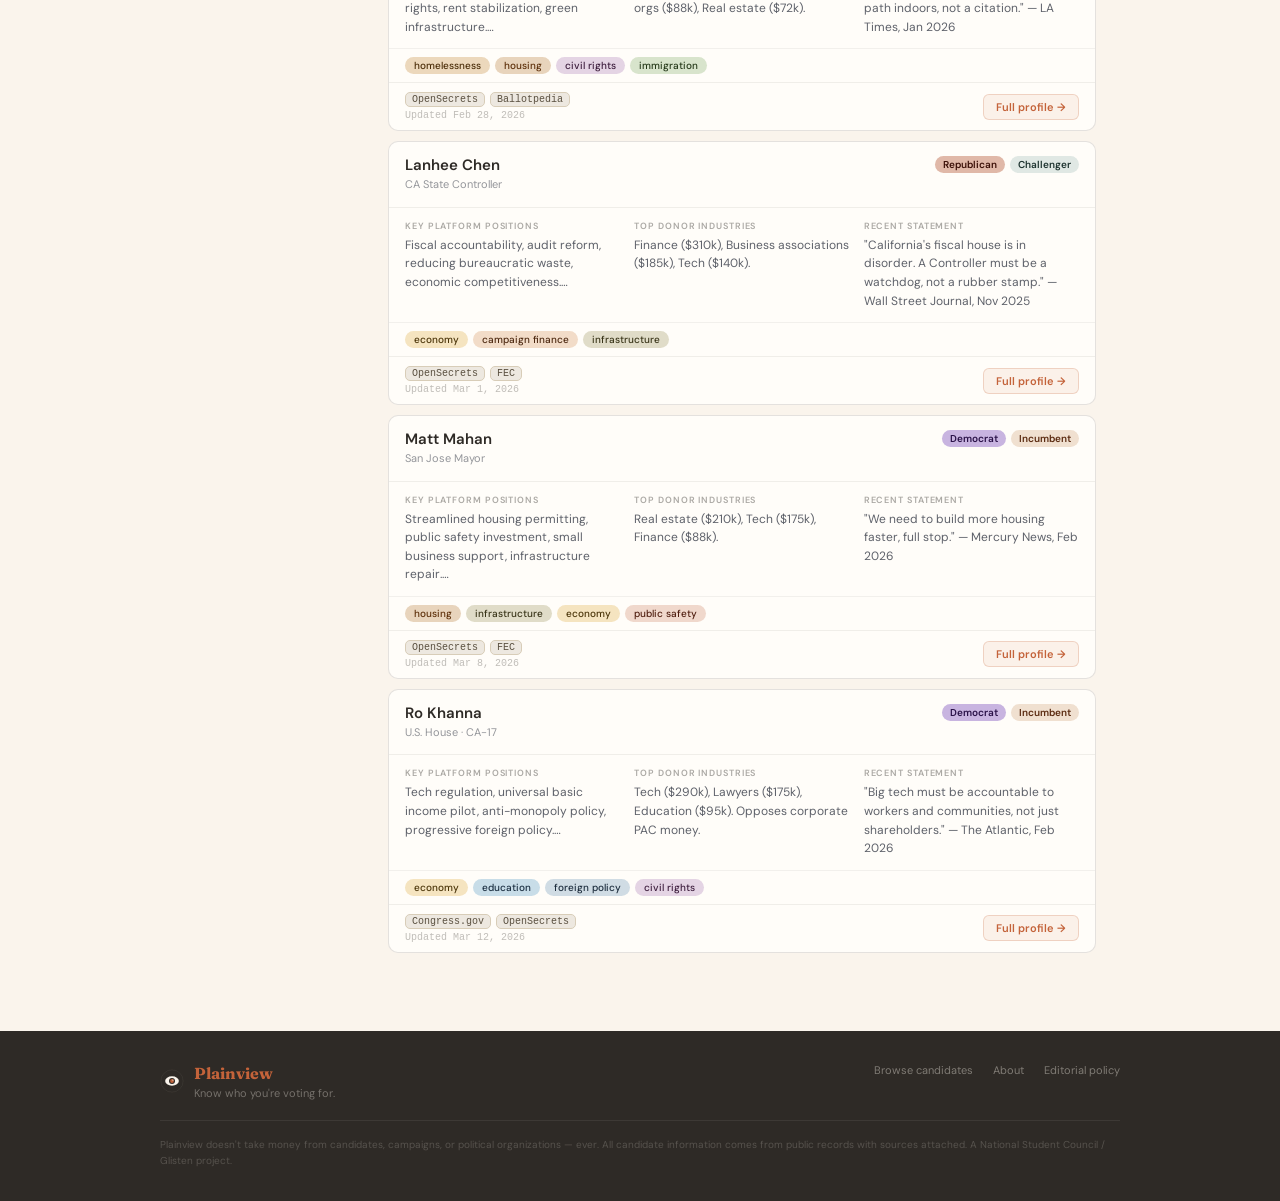
==== commit 7063f2cb: "Add files via upload" ====
--- a/index.html
+++ b/index.html
@@ -782,7 +782,7 @@
       <div class="card-body">
         <div>
           <div class="col-label">Key platform positions</div>
-          <div class="col-text">${c.platform.slice(0,120)}… <a class="col-link" onclick="openModal(${c.id})">→ Full profile</a></div>
+          <div class="col-text">${c.platform.slice(0,120)}…</div>
         </div>
         <div>
           <div class="col-label">Top donor industries</div>
@@ -799,7 +799,10 @@
           <div class="src-tags">${c.sources.map(s => `<span class="src-tag">${s}</span>`).join('')}</div>
           <div class="updated">Updated ${c.updated}</div>
         </div>
-        <button class="view-btn" onclick="openModal(${c.id})">Full profile →</button>
+        ${c.slug
+          ? `<a class="view-btn" href="${c.slug}.html">Full profile →</a>`
+          : `<button class="view-btn" onclick="openModal(${c.id})">Full profile →</button>`
+        }
       </div>
     </div>
   `).join('');
